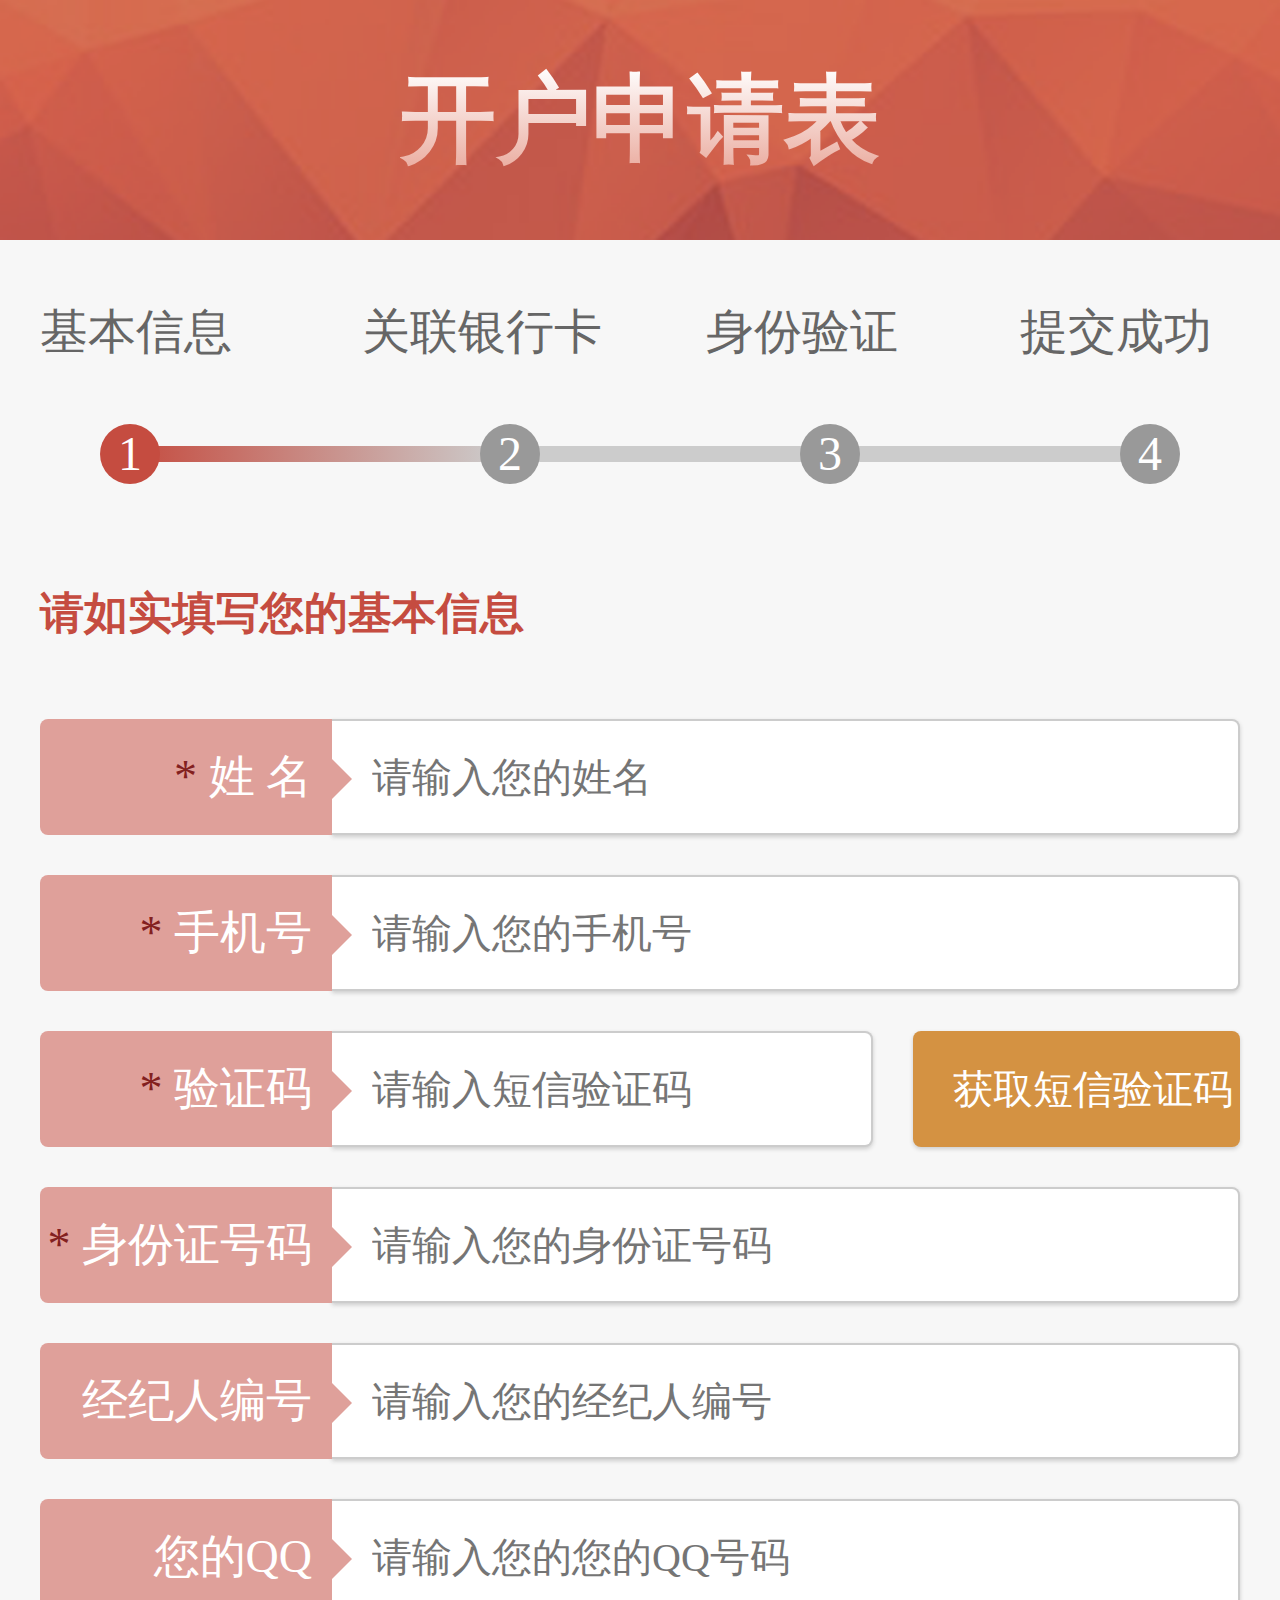
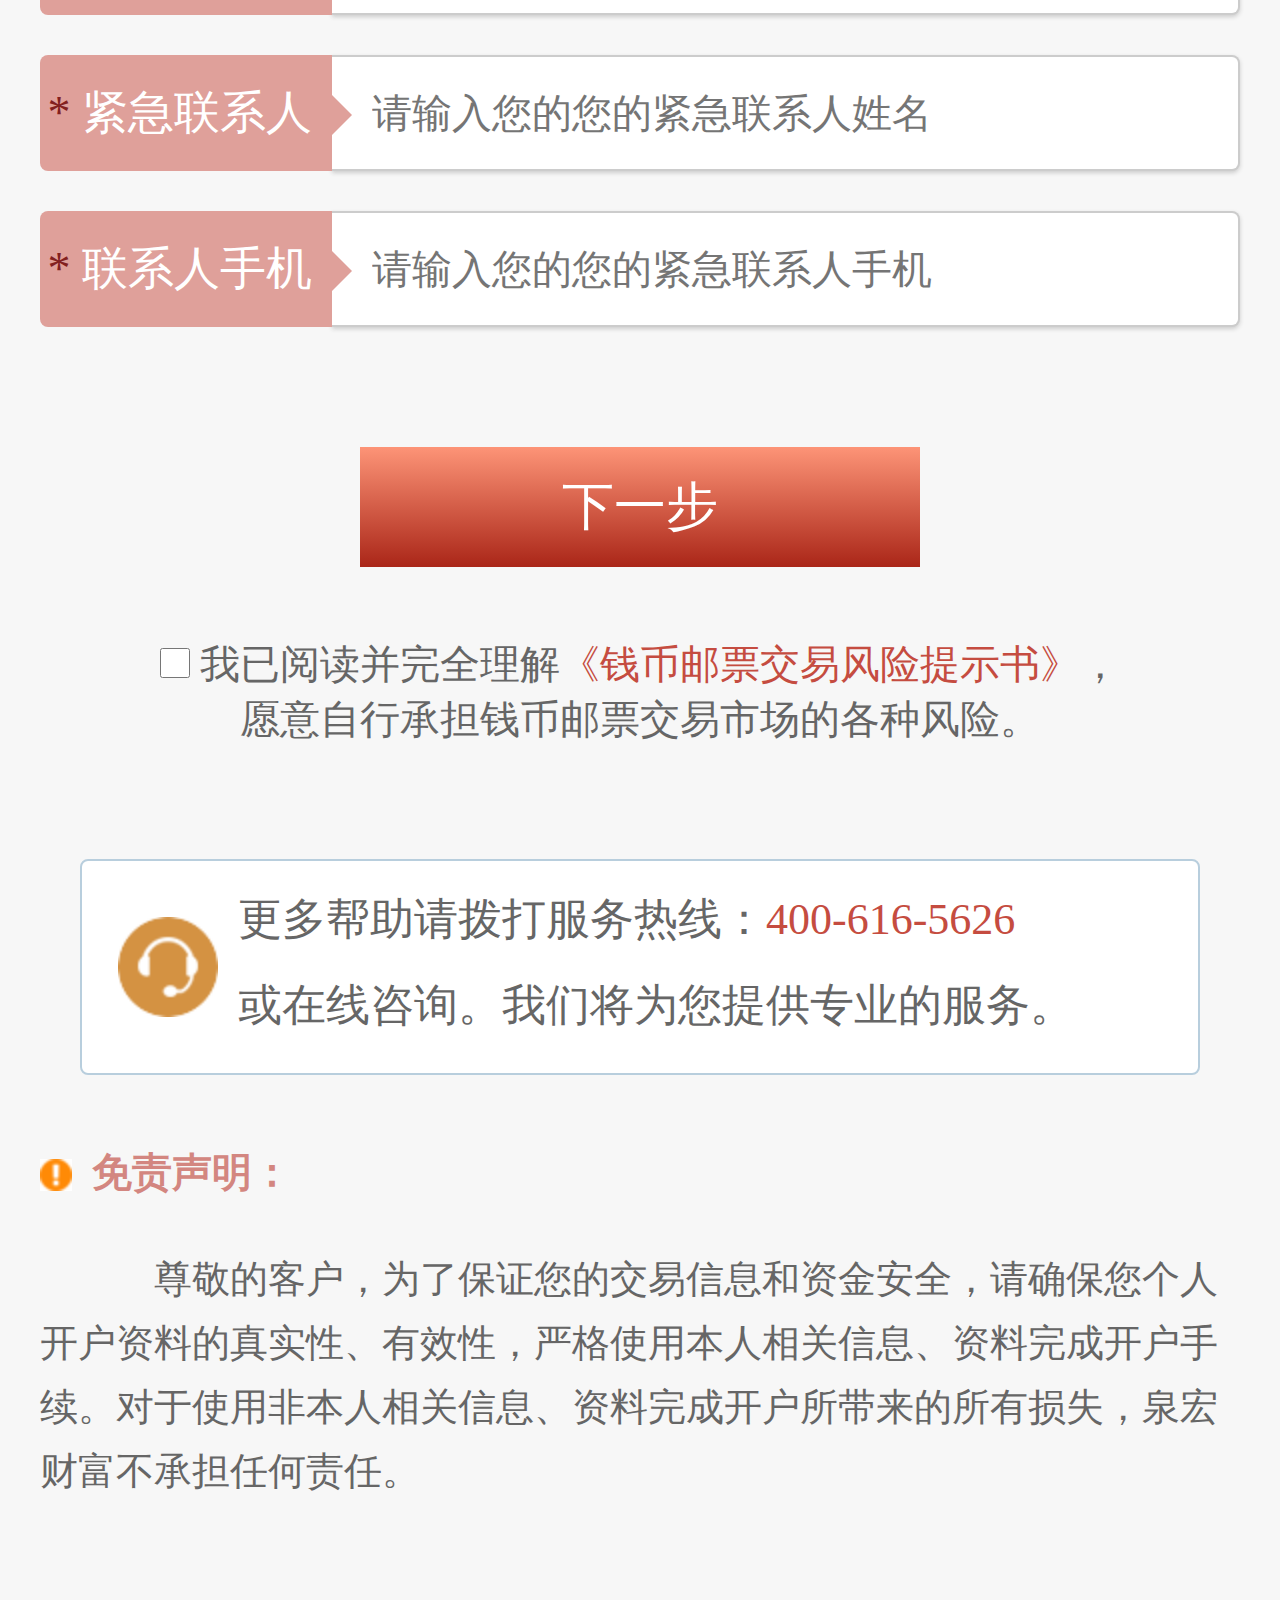
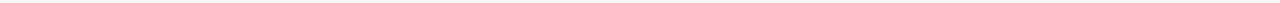
==== 1/index.html @ ec1d35f7 "initial commit" ====
<!DOCTYPE html>
<html lang="en">
<head>
	<meta charset="UTF-8">
	<meta name="viewport" content="width=device-width,user-scalable=no,initial-scale=1.0">
	<meta name = "format-detection" content = "telephone=no">
	<title>Document</title>
	<link rel="stylesheet" href="css/main.css">
	<!-- <link rel="stylesheet" href="css/normalize.css"> -->
	<script src="js/main.js"></script>
</head>
<body>
	<header>
		<h2>开户申请表</h2>
	</header>
	<section class="process">
		<p class="text">
			<span>基本信息</span>
			<span>关联银行卡</span>
			<span>身份验证</span>
			<span>提交成功</span>
		</p>
		<p class="graph">
			<span class="num active">1</span>
			<span class="num">2</span>
			<span class="num">3</span>
			<span class="num">4</span>
			<span class="line"></span>
		</p>
	</section>
	<form action="">
		<h3>请如实填写您的基本信息</h3>
		<ul class="info-list">
			<li>
				<p class="key-part">
					<span class="required">*</span>
					姓 名
					<i class="tri"></i>
				</p>
				<input type="text" placeholder="请输入您的姓名">
			</li>
			<li>
				<p class="key-part">
					<span class="required">*</span>
					手机号
					<i class="tri"></i>
				</p>
				<input type="text" placeholder="请输入您的手机号">
			</li>
			<li>
				<p class="key-part">
					<span class="required">*</span>
					验证码
					<i class="tri"></i>
				</p>
				<input type="text" placeholder="请输入短信验证码">
				<input type="button" value="获取短信验证码">
			</li>
			<li>
				<p class="key-part">
					<span class="required">*</span>
					身份证号码
					<i class="tri"></i>
				</p>
				<input type="text" placeholder="请输入您的身份证号码">
			</li>
			<li>
				<p class="key-part">
					经纪人编号
					<i class="tri"></i>
				</p>
				<input type="text" placeholder="请输入您的经纪人编号">
			</li>
			<li>
				<p class="key-part">
					您的QQ
					<i class="tri"></i>
				</p>
				<input type="text" placeholder="请输入您的您的QQ号码">
			</li>
			<li>
				<p class="key-part">
					<span class="required">*</span>
					紧急联系人
					<i class="tri"></i>
				</p>
				<input type="text" placeholder="请输入您的您的紧急联系人姓名">
			</li>
			<li>
				<p class="key-part">
					<span class="required">*</span>
					联系人手机
					<i class="tri"></i>
				</p>
				<input type="text" placeholder="请输入您的您的紧急联系人手机">
			</li>
		</ul>
		<p class="next">
			<input type="button" value="下一步">
		</p>
		<p class="notification">
			<input type="checkbox"> 我已阅读并完全理解<span class="highlight">《钱币邮票交易风险提示书》</span>，<br>愿意自行承担钱币邮票交易市场的各种风险。
		</p>
	</form>
	<section class="service">
		<div class="box">
			更多帮助请拨打服务热线：<span class="number">400-616-5626</span><br>或在线咨询。我们将为您提供专业的服务。
		</div>
	</section>
	<section class="notice">
		<h3 class="title">免责声明：</h3>
		<p>尊敬的客户，为了保证您的交易信息和资金安全，请确保您个人开户资料的真实性、有效性，严格使用本人相关信息、资料完成开户手续。对于使用非本人相关信息、资料完成开户所带来的所有损失，泉宏财富不承担任何责任。</p>
	</section>
</body>
</html>
---- 1/css/main.css ----
*{margin: 0;padding: 0; list-style: none;-webkit-touch-callout:none;}
.clear:after{content: '';display: block;clear: both;}
.fl{float: left;}.fr{float: right;}
input{font-family: 'Microsoft Yahei';}
input[type=button]{
	-webkit-appearance:none;
}
html{
	font-family: 'Microsoft Yahei';
	background:url(../img/bg.png);
}
header{
	height: 12rem;
	line-height: 12rem;
	text-align: center;
	background-color: #f00;
	background-image: url(../img/top_bg.png);
	background-repeat: no-repeat;
	background-size: cover;
}
header h2{
	font-size: 4.8rem;
	display: inline;
	background: -webkit-linear-gradient(bottom,#eaaa9d,#fff);
	-webkit-background-clip: text;
	color: rgba(0,0,0,0);
}
.process{
	padding: 3rem 2rem 0;
	font-size: 2.4rem;
	color: #666;
}
.process .text{
	padding-bottom: 3rem;
}
.process .text span:nth-child(1){
	padding-right: 5.9rem;
}
.process .text span:nth-child(2){
	padding-right: 4.6rem;
}
.process .text span:nth-child(3){
	padding-right: 5.5rem;
}
.process .graph{
	margin: 0 3rem;
	position: relative;
	height: 3rem;
}
.process .graph span.num{
	position: absolute;
	width: 3rem;
	height: 3rem;
	border-radius: 50%;
	text-align: center;
	line-height: 3rem;
	color: #fff;
	background-color: #999;
	top: 0;
	z-index: 1;
}
.process .graph span.active{
	background-color: #c54c40;
}
.process .graph span:nth-child(1){
	left: 0;
}
.process .graph span:nth-child(2){
	left: 19rem;
}
.process .graph span:nth-child(3){
	left: 35rem;
}
.process .graph span:nth-child(4){
	right: 0;
}
.process .graph .line{
	position: absolute;
	height: .8rem;
	top:1.1rem;
	right: 1.5rem;
	left: 1.5rem;
	background-color: #ccc;	
	background-image: -webkit-linear-gradient(left,#c54c40,#ccc 18.5rem);
	z-index: 0;
}
form{
	padding: 5rem 2rem 0;
}
form h3{
	font-size: 2.2rem;
	color: #c54c40;
	margin-bottom: 3.8rem;
}
form .info-list li{
	line-height: 5.8rem;
	height: 5.8rem;
	font-size: 2.3rem;
	color: #fff;
	display: -webkit-box;
	padding-bottom: 2rem;
}
form .info-list li .key-part{
	border-radius: .4rem 0 0 .4rem;
	background-color: #dfa09a;
	width: 13.6rem;
	padding-right: 1rem;
	text-align: right;
	position: relative;
}
form .info-list li .key-part .required{
	color: #83201f;
}
form .info-list li .key-part .tri{
	position: absolute;
	width: 0;
	height: 0;
	border: 1rem solid transparent;
	border-left: 1rem solid #dfa09a;
	top: 2rem;
	left: 100%;
}
form .info-list input{
	-webkit-box-flex: 1;
	display: block;
	font-size: 2rem;
	font-family: 'Microsoft Yahei';
	box-sizing: border-box;
	height: 100%;
	border-width: .1rem .1rem .1rem 0;
	border-style: solid;
	border-color: #ccc;
	outline: none;
	border-radius: 0 .4rem .4rem 0;
	padding-left: 2rem;
	box-shadow: 0 .1rem .2rem #ccc;
}
form .info-list input[type=button]{
	background-color: #d49242;
	margin-left: 2rem;
	font-size: 2rem;
	border:none;
	color: #fff;
	border-radius: .4rem;
	text-align: left;
}
form .next{
	padding: 4rem 0 3.5rem;
	text-align: center;
}
form .next input{
	width: 28rem;
	height: 6rem;
	background-image: -webkit-linear-gradient(#fd9477,#aa2618);
	font-size: 2.6rem;
	border: none;
	color: #fff;
}
form .next .previous{
	font-size: 2.4rem;
	color: #c54c40;
	vertical-align: bottom;
	margin-left: 1em;
}
form .notification{
	font-size: 2rem;
	color: #666;
	text-align: center;
}
form .notification input{
	width: 1.5rem;
	height: 1.5rem;
	background-color: #fff;
}
form .notification .highlight{
	color: #c54c40;
}
.service{
	padding: 5.6rem 4rem 0;
}
.service .box{
	height: 9rem;
	border: .1rem solid #b8cedd;
	border-radius: .4rem;
	background-color: #fff;
	background-image: url(../img/call_center.png);
	background-position: 1.8rem center;
	background-repeat: no-repeat;
	background-size: 5rem 5rem;
	padding: .8rem 0 .8rem 7.8rem;
	line-height: 4.3rem;
	font-size: 2.2rem;
	color: #666;
}
.service .box .number{
	color: #c54c40;
}
.notice{
	padding: 4rem 2rem 0;
}
.notice h3{
	padding-left: 2.6rem;
	font-size: 2rem;
	height: 2rem;
	line-height: 1.8rem;
	color: #d38680;
	margin-bottom: 2.6rem;
	background: url(../img/exclaimation.png) no-repeat 0 center;
	background-size: 1.6rem 1.6rem;
}
.notice p{
	font-size: 1.9rem;
	line-height: 3.2rem;
	color: #666;
	text-indent: 3em;
	padding-bottom: 5rem;
}
/* page2 */
.exchange-list{
	padding: 2rem 2rem 3rem;
	background-color: #fff;
	margin: 0 -2rem;
}
.exchange-list:after{
	content: '';
	display: block;
	clear: both;
}
.exchange-list li{
	width: 12.8rem;
	height: 9rem;
	border: .1rem solid #d9d9d9;
	float: left;
	margin: 0 2rem 2rem 0;
	text-align: center;
	font-size: 1.8rem;
	position: relative;
}
.exchange-list li img{
	display: block;
	padding: 1rem 0;
	width: 3.8rem;
	margin: 0 auto;
}
.exchange-list li .status{
	position: absolute;
	width: 2rem;
	height: 2rem;
	bottom: 0;
	right: 0;
	border-radius: 50%;
	background: url(../img/check.png) no-repeat center center #d9d9d9;
	background-size: 1.3rem 1.3rem;
	transform: translate(1rem,1rem);
}
.exchange-list li .status.checked{
	background-color: #a6211a;
}
.card-list{
	padding-top: 2rem;
	background-color: #f7f7f7;
}
.card-list li{
	float: left;
	width: 15.8rem;
	height: 4.6rem;
	border: .1rem solid #d9d9d9;
	margin-right: 5.5rem;
	margin-bottom: 3rem;
	background-position: center center;
	background-repeat: no-repeat;
	background-size: auto 50%;
	position: relative;
}
.card-list li:nth-child(1){
	background-image: url(../img/nongye.png);
}
.card-list li:nth-child(2){
	background-image: url(../img/jianshe.png);
}
.card-list li:nth-child(3){
	background-image: url(../img/china.png);
}
.card-list li:nth-child(4){
	background-image: url(../img/pingan.png);
}
.card-list li:nth-child(3n){
	margin-right: 0;
}
.card-list li i.add{
	position: absolute;
	width: 2rem;
	height: 2rem;
	bottom: 0;
	right: 0;
	transform:translate(1rem,1rem);
	background: url(../img/add.png) center center no-repeat;
	background-size: 1.2rem;
	background-color: #d9d9d9;
	border-radius: 50%;
}
.card-list li i.add.checked{
	background-color: #a6211a;
}
.card-img-upload,
.id-img-upload{
	background-color: #fff;
	font-size: 1.8rem;
	color: #666;
	padding-bottom: 2rem;
	margin: 0 -2rem;
}
.id-img-upload:nth-child(2){
	background-color: #f7f7f7;
}
.card-img-upload p,.id-img-upload p{
	line-height: 5.6rem;
	text-align: center;
}
.card-img-upload div{
	position: relative;
	box-sizing: border-box;
	width: 30rem;
	height: 20rem;
	border: .1rem solid #d9d9d9;
	background-color: #f7f7f7;
	line-height: 20rem;
	text-align: center;
	margin: 0 auto;
}
.id-img-upload div{
	position: relative;
	box-sizing: border-box;
	width: 30rem;
	height: 20rem;
	border: .1rem solid #d9d9d9;
	margin: 0 auto;
}
.id-img-upload div.front{
	background-color: #f7f7f7;
}
.id-img-upload div.back{
	background-color: #fff;
}
.id-img-upload div span.cross{
	position: absolute;
	width: 3rem;
	height: 3rem;
	left: 50%;
	top: 50%;
	margin-top: -1.5rem;
	margin-left: -1.5rem;
}
.id-img-upload div span.cross i{
	width: 100%;
	height: .4rem;
	position: absolute;
	top: 50%;
	margin-top: -0.2rem;
	background-color: #bfbfbf;
}
.id-img-upload div span.cross i.v{
	transform: rotate(90deg);
}
.congratulate{
	position: relative;
	text-align: center;
	box-sizing: border-box;
	padding-top: 6rem;
	height: 20.5rem;
	margin: 0 -2rem;
	background: url(../img/congratulation_bg.png) no-repeat;
	background-size: cover;
}
.congratulate p:first-child{
	font-size: 3.6rem;
	color: #c54c40;
	padding-bottom: 2rem;
}
.congratulate p:nth-child(2){
	font-size: 2.2rem;
	color: #666;
}
.congratulate .shadow{
	width: 14rem;
	height: 5rem;
	position: absolute;
	bottom: 0;
	background-color: #f00;
}
.congratulate .shadow.l{
	left: 0;
	transform: translate(-4rem,1rem) rotate();
}
.congratulate .shadow.r{
	right: 0;
}
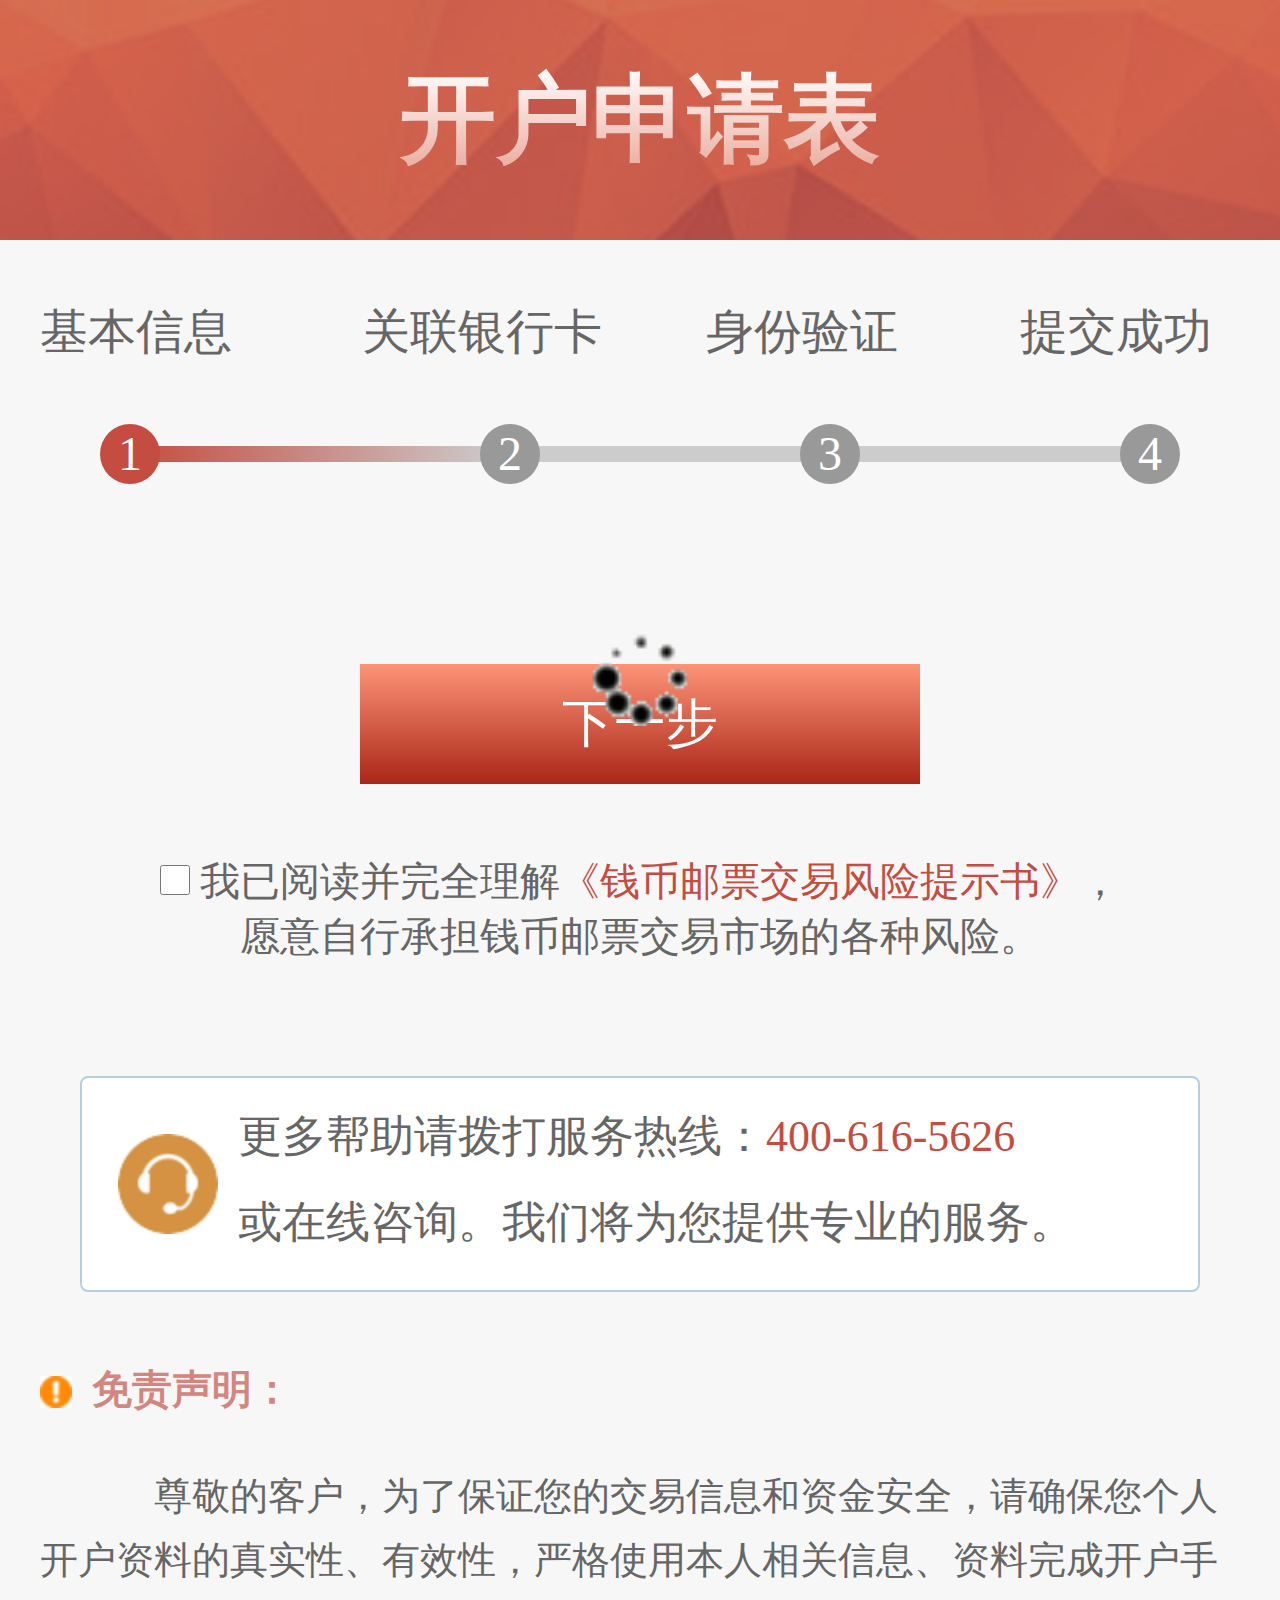
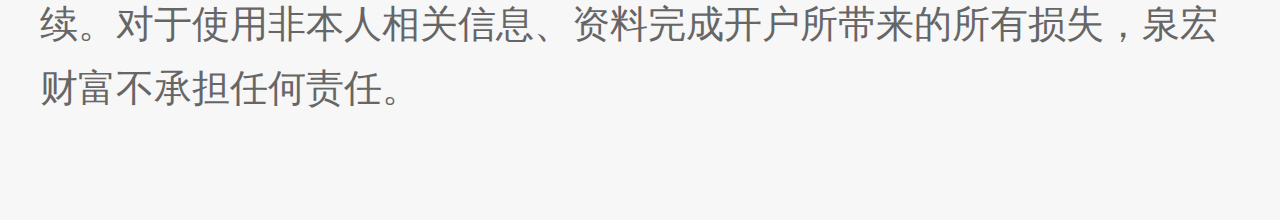
==== commit 5b8d7938: "12.22" ====
--- a/1/index.html
+++ b/1/index.html
@@ -7,6 +7,7 @@
 	<title>Document</title>
 	<link rel="stylesheet" href="css/main.css">
 	<!-- <link rel="stylesheet" href="css/normalize.css"> -->
+	<script src="js/jquery.min.js"></script>
 	<script src="js/main.js"></script>
 </head>
 <body>
@@ -29,72 +30,77 @@
 		</p>
 	</section>
 	<form action="">
-		<h3>请如实填写您的基本信息</h3>
-		<ul class="info-list">
-			<li>
-				<p class="key-part">
-					<span class="required">*</span>
-					姓 名
-					<i class="tri"></i>
-				</p>
-				<input type="text" placeholder="请输入您的姓名">
-			</li>
-			<li>
-				<p class="key-part">
-					<span class="required">*</span>
-					手机号
-					<i class="tri"></i>
-				</p>
-				<input type="text" placeholder="请输入您的手机号">
-			</li>
-			<li>
-				<p class="key-part">
-					<span class="required">*</span>
-					验证码
-					<i class="tri"></i>
-				</p>
-				<input type="text" placeholder="请输入短信验证码">
-				<input type="button" value="获取短信验证码">
-			</li>
-			<li>
-				<p class="key-part">
-					<span class="required">*</span>
-					身份证号码
-					<i class="tri"></i>
-				</p>
-				<input type="text" placeholder="请输入您的身份证号码">
-			</li>
-			<li>
-				<p class="key-part">
-					经纪人编号
-					<i class="tri"></i>
-				</p>
-				<input type="text" placeholder="请输入您的经纪人编号">
-			</li>
-			<li>
-				<p class="key-part">
-					您的QQ
-					<i class="tri"></i>
-				</p>
-				<input type="text" placeholder="请输入您的您的QQ号码">
-			</li>
-			<li>
-				<p class="key-part">
-					<span class="required">*</span>
-					紧急联系人
-					<i class="tri"></i>
-				</p>
-				<input type="text" placeholder="请输入您的您的紧急联系人姓名">
-			</li>
-			<li>
-				<p class="key-part">
-					<span class="required">*</span>
-					联系人手机
-					<i class="tri"></i>
-				</p>
-				<input type="text" placeholder="请输入您的您的紧急联系人手机">
-			</li>
-		</ul>
+		<!-- 变化内容开始 -->
+		<span class="loading"></span>
+		<div class="page-area">
+			<!-- <h3>请如实填写您的基本信息</h3>
+			<ul class="info-list">
+				<li>
+					<p class="key-part">
+						<span class="required">*</span>
+						姓 名
+						<i class="tri"></i>
+					</p>
+					<input type="text" placeholder="请输入您的姓名" required pattern="[\u4e00-\u9fa5]{4}">
+				</li>
+				<li>
+					<p class="key-part">
+						<span class="required">*</span>
+						手机号
+						<i class="tri"></i>
+					</p>
+					<input type="text" placeholder="请输入您的手机号" pattern="[1-9]">
+				</li>
+				<li>
+					<p class="key-part">
+						<span class="required">*</span>
+						验证码
+						<i class="tri"></i>
+					</p>
+					<input type="text" placeholder="请输入短信验证码">
+					<input type="button" value="获取短信验证码">
+				</li>
+				<li>
+					<p class="key-part">
+						<span class="required">*</span>
+						身份证号码
+						<i class="tri"></i>
+					</p>
+					<input type="text" placeholder="请输入您的身份证号码">
+				</li>
+				<li>
+					<p class="key-part">
+						经纪人编号
+						<i class="tri"></i>
+					</p>
+					<input type="text" placeholder="请输入您的经纪人编号">
+				</li>
+				<li>
+					<p class="key-part">
+						您的QQ
+						<i class="tri"></i>
+					</p>
+					<input type="text" placeholder="请输入您的您的QQ号码">
+				</li>
+				<li>
+					<p class="key-part">
+						<span class="required">*</span>
+						紧急联系人
+						<i class="tri"></i>
+					</p>
+					<input type="text" placeholder="请输入您的您的紧急联系人姓名">
+				</li>
+				<li>
+					<p class="key-part">
+						<span class="required">*</span>
+						联系人手机
+						<i class="tri"></i>
+					</p>
+					<input type="text" placeholder="请输入您的您的紧急联系人手机">
+				</li>
+			</ul> -->
+		</div>
+		<!-- 变化内容结束 -->
 		<p class="next">
 			<input type="button" value="下一步">
 		</p>
--- a/1/css/main.css
+++ b/1/css/main.css
@@ -394,4 +394,18 @@
 }
 .congratulate .shadow.r{
 	right: 0;
+}
+form{
+	position: relative;
+}
+form.loading .loading{
+	position: absolute;
+	width: 5rem;
+	height: 5rem;
+	background: url(../img/loading3.gif) no-repeat;
+	background-size: cover;
+	left: 50%;
+	top: 40%;
+	margin-left: -2.5rem;
+	margin-top: -2.5rem;
 }